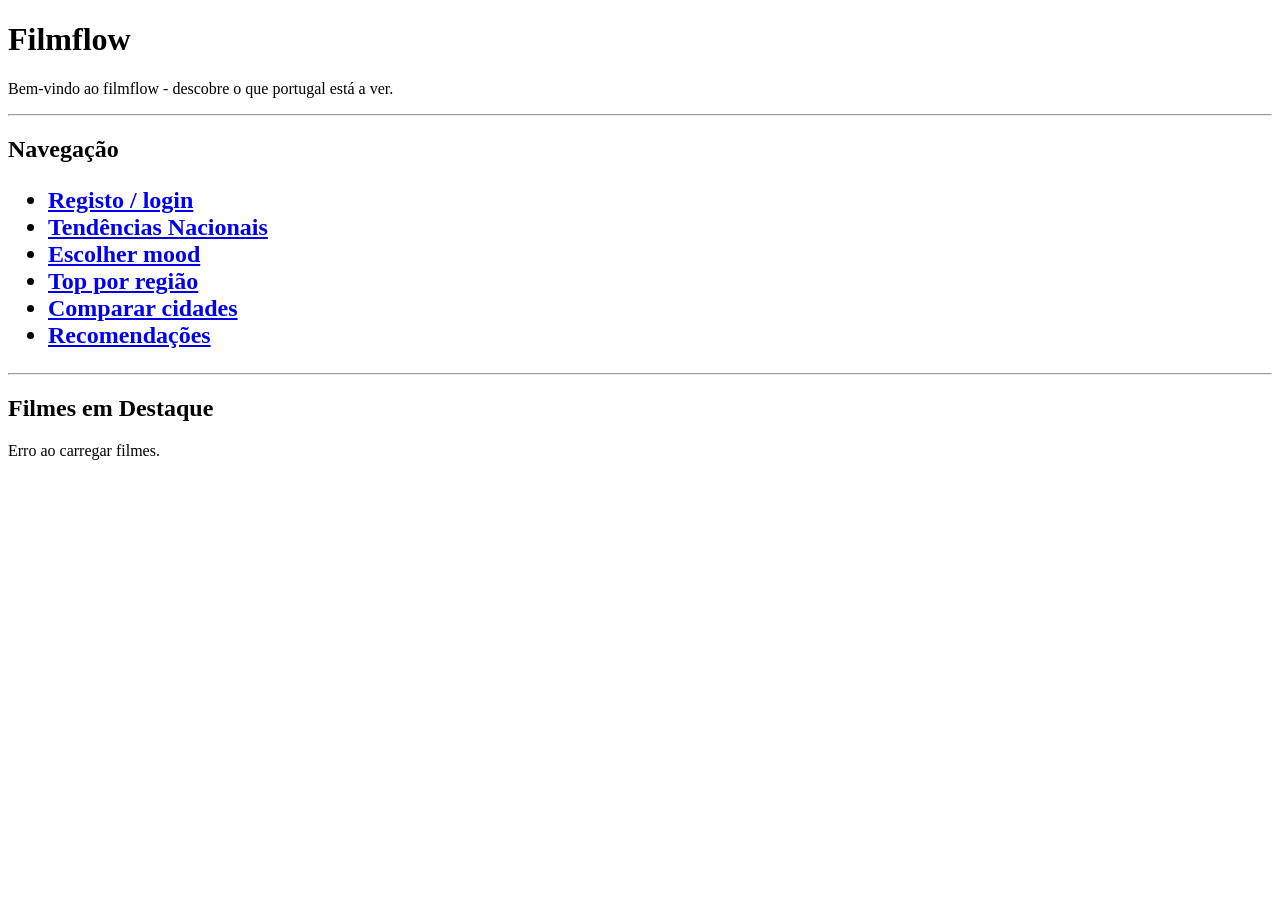
==== Frontend/index.html @ b95329bf "Fix typos in index.html and recomendacoes.html for consistency Co-authored-by: Copilot <copilot@gith" ====
<!DOCTYPE html>
<html lang="en">
<head>
    <meta charset="UTF-8">
    <title>Filmflow flow</title>
</head>
<body>

    <h1>Filmflow</h1>
    <p>Bem-vindo ao filmflow - descobre o que portugal está a ver.</p>

    <hr>

    <h2>Navegação</h2\>
    <ul>
        <li><a href="login.html">Registo / login</a></li>
        <li><a href="tendencias.html">Tendências Nacionais</a></li>
        <li><a href="mood.html">Escolher mood</a></li>
        <li><a href="regiao.html">Top por região</a></li>
        <li><a href="comparar.html">Comparar cidades</a></li>
        <li><a href="recomendacoes.html">Recomendações</a></li>
    </ul>

    <hr>

    <h2>Filmes em Destaque</h2>
    <div id="listas-filmes">
        <p> A carregar filmes...</p>
    </div>

    <script>
        fetch('http://localhost:8001/get_filmes.php')
            .then(r => r.json())
            .then(filmes => {
                const div = document.getElementById('listas-filmes');
                if (filmes.length === 0) {
                    div.textContent = 'Nenhum filme encontrado.';
                    return;
                }
                let html = '<ul>';
                filmes.forEach(f => {
                    html += `<li><strong>${f.titulo}</strong> (${f.ano}) - popularidade: ${f.popularidade} - ${f.cidade || 'Nacional'}</li>`;
                });
                html += '</ul>';
                div.innerHTML = html;
            })
            .catch(() => {
                document.getElementById('listas-filmes').innerHTML = 'Erro ao carregar filmes.';
            });
    </script>
            
</body>
</html>
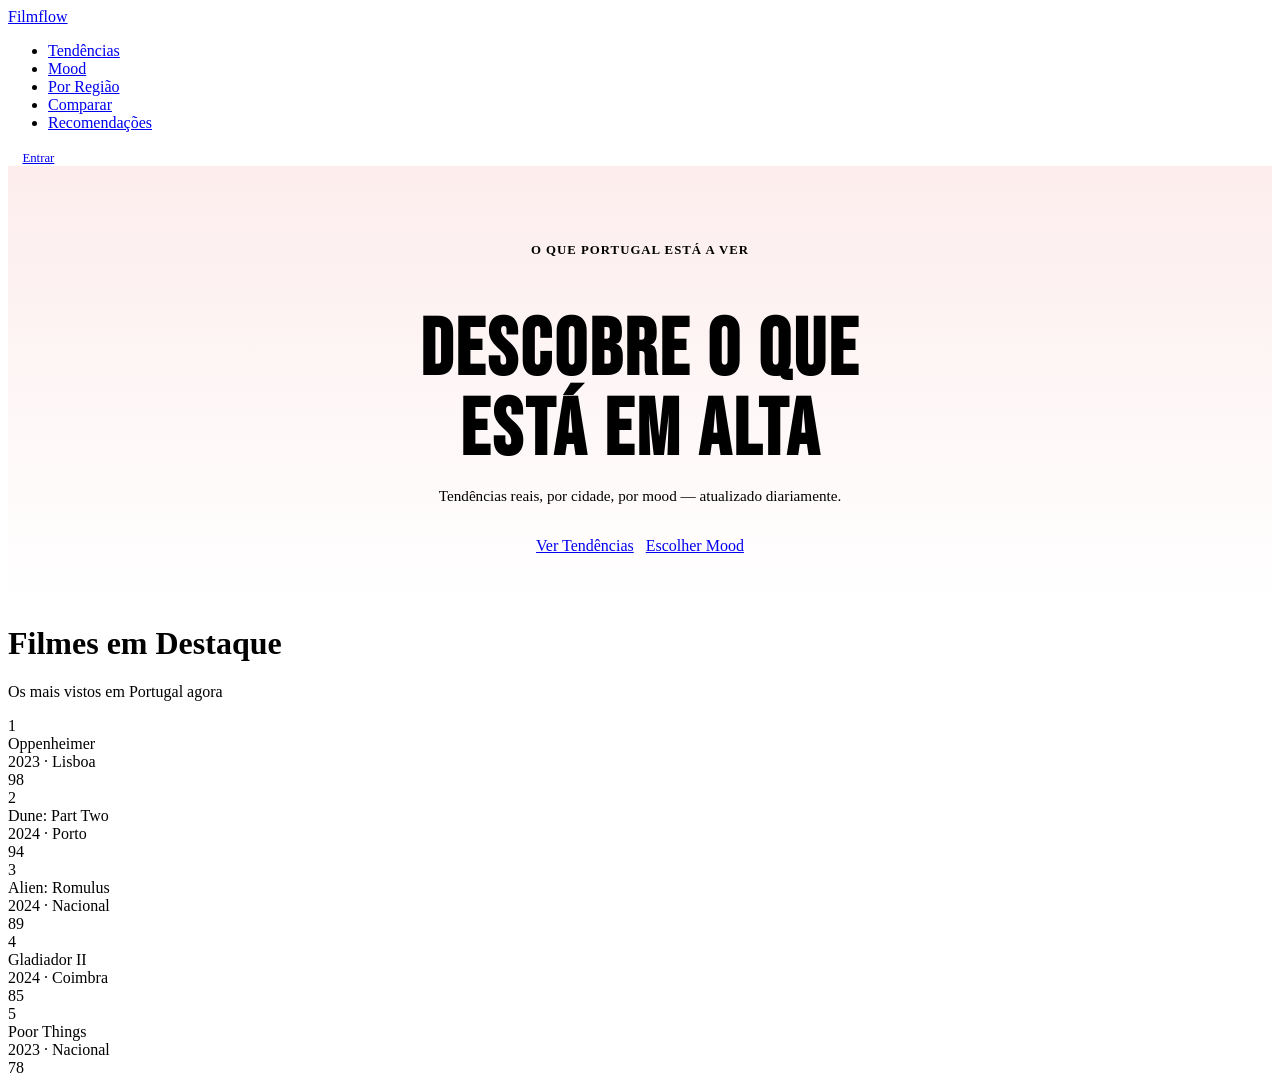
==== commit 80cb627e: "Refactor index.html for improved structure and content; add navbar and hero section Co-authored-by: " ====
--- a/Frontend/index.html
+++ b/Frontend/index.html
@@ -1,53 +1,119 @@
 <!DOCTYPE html>
-<html lang="en">
+<html lang="pt">
 <head>
-    <meta charset="UTF-8">
-    <title>Filmflow flow</title>
+  <meta charset="UTF-8">
+  <meta name="viewport" content="width=device-width, initial-scale=1.0">
+  <title>Filmflow</title>
+  <link rel="stylesheet" href="style.css">
 </head>
 <body>
 
-    <h1>Filmflow</h1>
-    <p>Bem-vindo ao filmflow - descobre o que portugal está a ver.</p>
+  <!-- NAVBAR -->
+  <nav class="navbar">
+    <a href="index.html" class="navbar-logo">Filmflow</a>
+    <ul class="navbar-links">
+      <li><a href="tendencias.html">Tendências</a></li>
+      <li><a href="mood.html">Mood</a></li>
+      <li><a href="regiao.html">Por Região</a></li>
+      <li><a href="comparar.html">Comparar</a></li>
+      <li><a href="recomendacoes.html">Recomendações</a></li>
+    </ul>
+    <div class="navbar-spacer"></div>
+    <a href="login.html" class="btn btn-ghost" style="font-size:0.8rem; padding:0.35rem 0.9rem;">Entrar</a>
+  </nav>
 
-    <hr>
+  <!-- HERO -->
+  <div class="hero">
+    <div class="hero-inner">
+      <p class="hero-eyebrow"> O que Portugal está a ver</p>
+      <h1 class="hero-title">Descobre o que<br>está em alta</h1>
+      <p class="hero-sub">Tendências reais, por cidade, por mood — atualizado diariamente.</p>
+      <div class="hero-actions">
+        <a href="tendencias.html" class="btn btn-primary">Ver Tendências</a>
+        <a href="mood.html" class="btn btn-ghost">Escolher Mood</a>
+      </div>
+    </div>
+  </div>
 
-    <h2>Navegação</h2\>
-    <ul>
-        <li><a href="login.html">Registo / login</a></li>
-        <li><a href="tendencias.html">Tendências Nacionais</a></li>
-        <li><a href="mood.html">Escolher mood</a></li>
-        <li><a href="regiao.html">Top por região</a></li>
-        <li><a href="comparar.html">Comparar cidades</a></li>
-        <li><a href="recomendacoes.html">Recomendações</a></li>
-    </ul>
-
-    <hr>
-
-    <h2>Filmes em Destaque</h2>
-    <div id="listas-filmes">
-        <p> A carregar filmes...</p>
+  <!-- CONTEÚDO -->
+  <main class="page">
+    <div class="page-header">
+      <h1>Filmes em Destaque</h1>
+      <p>Os mais vistos em Portugal agora</p>
     </div>
 
-    <script>
-        fetch('http://localhost:8001/get_filmes.php')
-            .then(r => r.json())
-            .then(filmes => {
-                const div = document.getElementById('listas-filmes');
-                if (filmes.length === 0) {
-                    div.textContent = 'Nenhum filme encontrado.';
-                    return;
-                }
-                let html = '<ul>';
-                filmes.forEach(f => {
-                    html += `<li><strong>${f.titulo}</strong> (${f.ano}) - popularidade: ${f.popularidade} - ${f.cidade || 'Nacional'}</li>`;
-                });
-                html += '</ul>';
-                div.innerHTML = html;
-            })
-            .catch(() => {
-                document.getElementById('listas-filmes').innerHTML = 'Erro ao carregar filmes.';
-            });
-    </script>
-            
+    <div class="film-list" id="listas-filmes">
+      <div class="loading">A carregar filmes...</div>
+    </div>
+  </main>
+
+  <style>
+    .hero {
+      background: linear-gradient(180deg, rgba(229,24,27,0.08) 0%, transparent 100%);
+      border-bottom: 1px solid var(--border);
+      padding: 4rem 2rem 3rem;
+      text-align: center;
+    }
+    .hero-inner { max-width: 560px; margin: 0 auto; }
+    .hero-eyebrow {
+      font-size: 0.8rem;
+      font-weight: 600;
+      letter-spacing: 1px;
+      text-transform: uppercase;
+      color: var(--text-muted);
+      margin-bottom: 1rem;
+    }
+    .hero-title {
+      font-family: 'Bebas Neue', sans-serif;
+      font-size: clamp(3rem, 8vw, 5rem);
+      letter-spacing: 3px;
+      line-height: 1;
+      margin-bottom: 1rem;
+    }
+    .hero-sub {
+      color: var(--text-dim);
+      font-size: 0.95rem;
+      margin-bottom: 2rem;
+    }
+    .hero-actions { display: flex; gap: 0.75rem; justify-content: center; flex-wrap: wrap; }
+  </style>
+
+  <script>
+    const FILMES_MOCK = [
+      { titulo: 'Oppenheimer',    ano: 2023, popularidade: 98, cidade: 'Lisboa'   },
+      { titulo: 'Dune: Part Two', ano: 2024, popularidade: 94, cidade: 'Porto'    },
+      { titulo: 'Alien: Romulus', ano: 2024, popularidade: 89, cidade: 'Nacional' },
+      { titulo: 'Gladiador II',   ano: 2024, popularidade: 85, cidade: 'Coimbra'  },
+      { titulo: 'Poor Things',    ano: 2023, popularidade: 78, cidade: 'Nacional' },
+    ];
+
+    function renderFilmes(filmes) {
+      const div = document.getElementById('listas-filmes');
+      if (!filmes.length) { div.innerHTML = '<p class="loading">Nenhum filme encontrado.</p>'; return; }
+      div.innerHTML = filmes.map((f, i) => `
+        <div class="film-item">
+          <span class="film-rank">${i + 1}</span>
+          <div class="film-thumb"></div>
+          <div class="film-info">
+            <div class="film-title">${f.titulo}</div>
+            <div class="film-meta">${f.ano} · ${f.cidade}</div>
+          </div>
+          <div class="film-bar-wrap">
+            <div class="film-bar-bg">
+              <div class="film-bar-fill" style="width:${f.popularidade}%"></div>
+            </div>
+            <div class="film-pop">${f.popularidade}</div>
+          </div>
+        </div>
+      `).join('');
+    }
+
+    // Tenta API real, cai nos dados mock se falhar
+    fetch('http://localhost:8001/get_filmes.php')
+      .then(r => r.json())
+      .then(filmes => renderFilmes(filmes))
+      .catch(() => renderFilmes(FILMES_MOCK));
+  </script>
+
 </body>
 </html>
--- a/Frontend/style.css
+++ b/Frontend/style.css
@@ -0,0 +1,2 @@
+@import url('https://fonts.googleapis.com/css2?family=Bebas+Neue&family=Outfit::wght@300;400;600&display=swap');
+/*
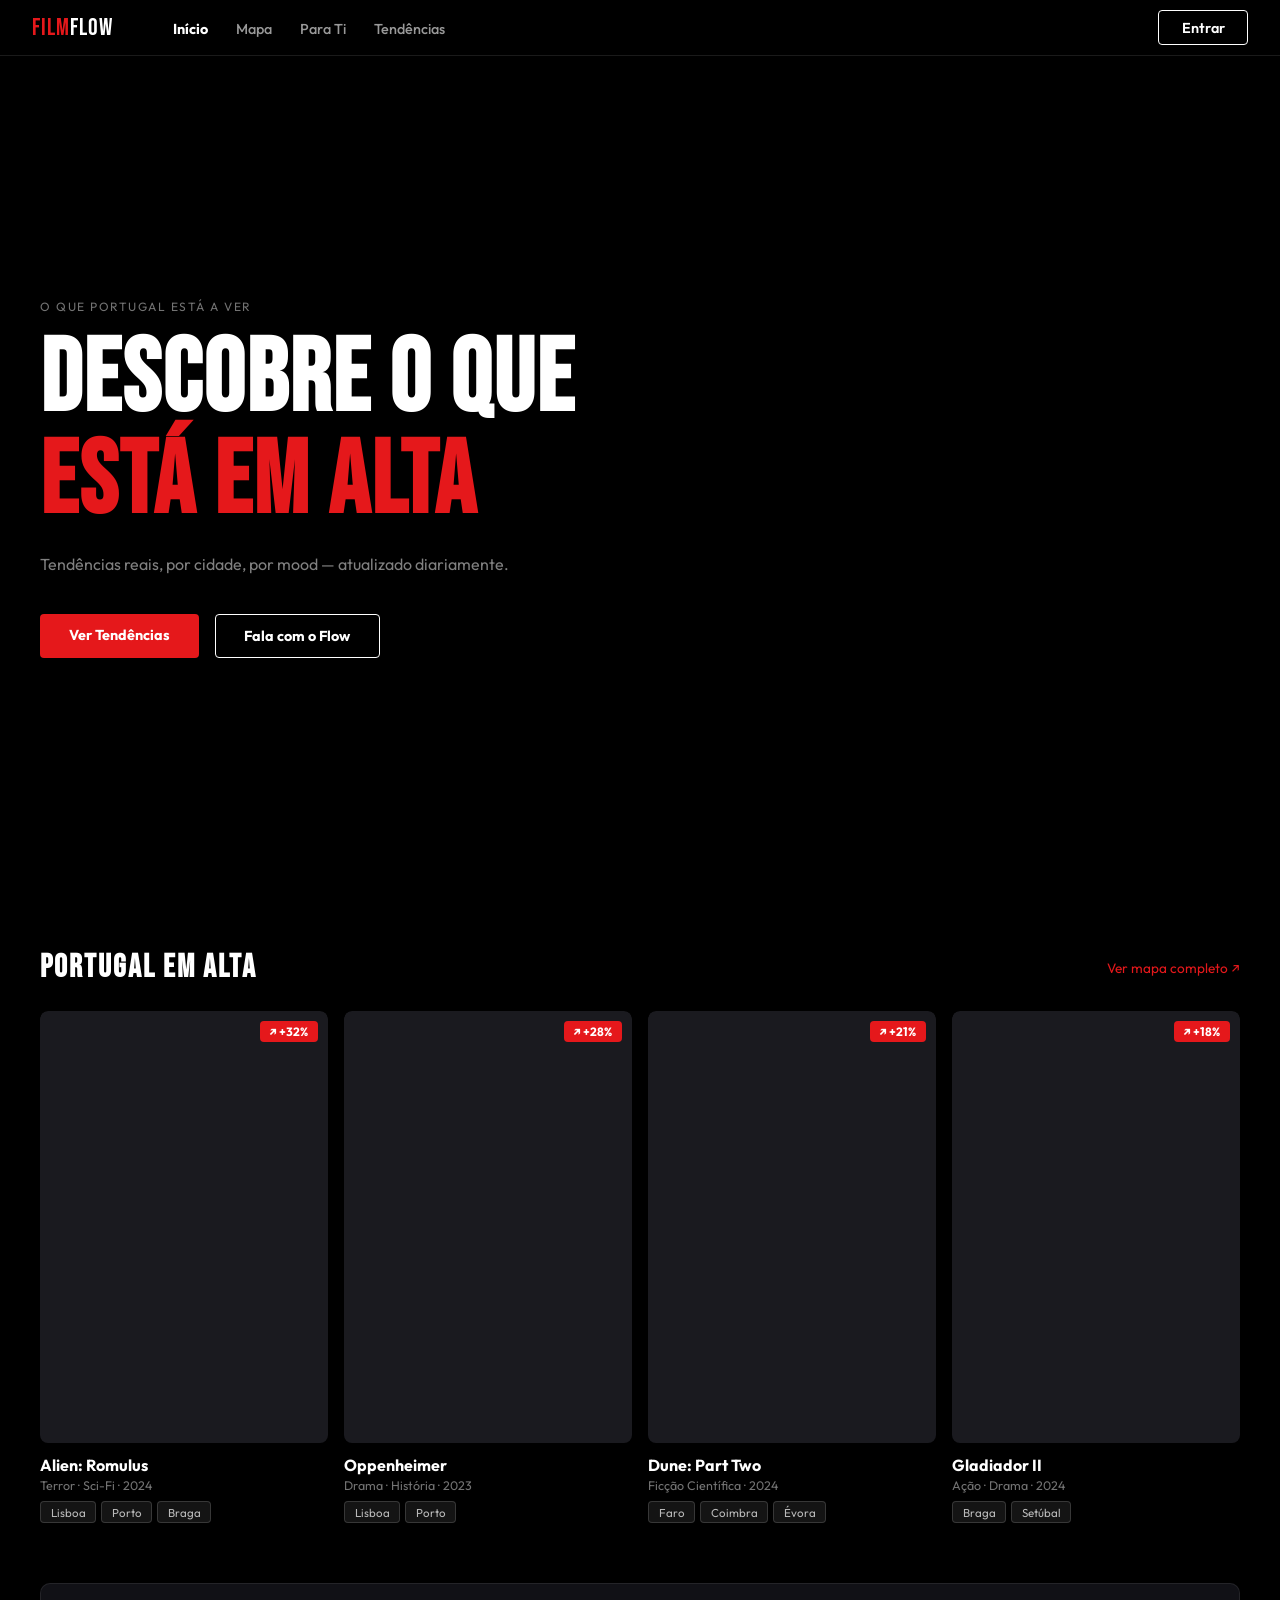
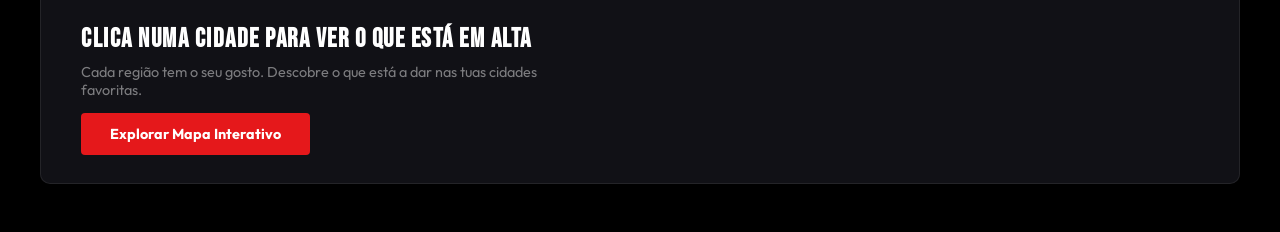
==== commit 60b91fe4: "Add index.html - navbar and hero section Co-authored-by: Copilot <copilot@github.com>" ====
--- a/Frontend/index.html
+++ b/Frontend/index.html
@@ -10,109 +10,88 @@
 
   <!-- NAVBAR -->
   <nav class="navbar">
-    <a href="index.html" class="navbar-logo">Filmflow</a>
+    <a href="#hero" class="navbar-logo">
+      <span class="film">FILM</span><span class="flow">FLOW</span>
+    </a>
     <ul class="navbar-links">
-      <li><a href="tendencias.html">Tendências</a></li>
-      <li><a href="mood.html">Mood</a></li>
-      <li><a href="regiao.html">Por Região</a></li>
-      <li><a href="comparar.html">Comparar</a></li>
-      <li><a href="recomendacoes.html">Recomendações</a></li>
+      <li><a href="#hero" class="active">Início</a></li>
+      <li><a href="#mapa">Mapa</a></li>
+      <li><a href="#parati">Para Ti</a></li>
+      <li><a href="#tendencias">Tendências</a></li>
     </ul>
-    <div class="navbar-spacer"></div>
-    <a href="login.html" class="btn btn-ghost" style="font-size:0.8rem; padding:0.35rem 0.9rem;">Entrar</a>
+    <a href="login.html" class="btn-entrar">Entrar</a>
   </nav>
 
   <!-- HERO -->
-  <div class="hero">
-    <div class="hero-inner">
-      <p class="hero-eyebrow"> O que Portugal está a ver</p>
-      <h1 class="hero-title">Descobre o que<br>está em alta</h1>
+  <section id="hero" class="hero">
+    <div class="hero-content">
+      <p class="hero-eyebrow">O que Portugal está a ver</p>
+      <h1 class="hero-title">
+        DESCOBRE O QUE<br>
+        <span>ESTÁ EM ALTA</span>
+      </h1>
       <p class="hero-sub">Tendências reais, por cidade, por mood — atualizado diariamente.</p>
-      <div class="hero-actions">
-        <a href="tendencias.html" class="btn btn-primary">Ver Tendências</a>
-        <a href="mood.html" class="btn btn-ghost">Escolher Mood</a>
+      <div class="hero-btns">
+        <a href="#tendencias" class="btn-primary">Ver Tendências</a>
+        <button class="btn-outline" onclick="toggleChat()">Fala com o Flow</button>
       </div>
     </div>
+  </section>
+
+  <!-- PORTUGAL EM ALTA -->
+  <section id="destaques" class="section">
+    <div class="section-header">
+      <h2 class="section-title">PORTUGAL EM ALTA</h2>
+      <a href="#mapa" class="section-link">Ver mapa completo ↗</a>
+    </div>
+    <div class="cards-grid" id="cards-grid"></div>
+  </section>
+
+  <!-- BANNER MAPA -->
+  <div class="mapa-banner" id="mapa">
+    <h2>Clica numa cidade para ver o que está em alta</h2>
+    <p>Cada região tem o seu gosto. Descobre o que está a dar nas tuas cidades favoritas.</p>
+    <a href="mapa.html" class="btn-primary">Explorar Mapa Interativo</a>
   </div>
 
-  <!-- CONTEÚDO -->
-  <main class="page">
-    <div class="page-header">
-      <h1>Filmes em Destaque</h1>
-      <p>Os mais vistos em Portugal agora</p>
-    </div>
-
-    <div class="film-list" id="listas-filmes">
-      <div class="loading">A carregar filmes...</div>
-    </div>
-  </main>
-
-  <style>
-    .hero {
-      background: linear-gradient(180deg, rgba(229,24,27,0.08) 0%, transparent 100%);
-      border-bottom: 1px solid var(--border);
-      padding: 4rem 2rem 3rem;
-      text-align: center;
-    }
-    .hero-inner { max-width: 560px; margin: 0 auto; }
-    .hero-eyebrow {
-      font-size: 0.8rem;
-      font-weight: 600;
-      letter-spacing: 1px;
-      text-transform: uppercase;
-      color: var(--text-muted);
-      margin-bottom: 1rem;
-    }
-    .hero-title {
-      font-family: 'Bebas Neue', sans-serif;
-      font-size: clamp(3rem, 8vw, 5rem);
-      letter-spacing: 3px;
-      line-height: 1;
-      margin-bottom: 1rem;
-    }
-    .hero-sub {
-      color: var(--text-dim);
-      font-size: 0.95rem;
-      margin-bottom: 2rem;
-    }
-    .hero-actions { display: flex; gap: 0.75rem; justify-content: center; flex-wrap: wrap; }
-  </style>
-
   <script>
-    const FILMES_MOCK = [
-      { titulo: 'Oppenheimer',    ano: 2023, popularidade: 98, cidade: 'Lisboa'   },
-      { titulo: 'Dune: Part Two', ano: 2024, popularidade: 94, cidade: 'Porto'    },
-      { titulo: 'Alien: Romulus', ano: 2024, popularidade: 89, cidade: 'Nacional' },
-      { titulo: 'Gladiador II',   ano: 2024, popularidade: 85, cidade: 'Coimbra'  },
-      { titulo: 'Poor Things',    ano: 2023, popularidade: 78, cidade: 'Nacional' },
+    const FILMES = [
+      { t:'Alien: Romulus',      g:'Terror · Sci-Fi · 2024',   c:32, cidades:['Lisboa','Porto','Braga']   },
+      { t:'Oppenheimer',         g:'Drama · História · 2023',  c:28, cidades:['Lisboa','Porto']            },
+      { t:'Dune: Part Two',      g:'Ficção Científica · 2024', c:21, cidades:['Faro','Coimbra','Évora']   },
+      { t:'Gladiador II',        g:'Ação · Drama · 2024',      c:18, cidades:['Braga','Setúbal']          },
     ];
 
-    function renderFilmes(filmes) {
-      const div = document.getElementById('listas-filmes');
-      if (!filmes.length) { div.innerHTML = '<p class="loading">Nenhum filme encontrado.</p>'; return; }
-      div.innerHTML = filmes.map((f, i) => `
-        <div class="film-item">
-          <span class="film-rank">${i + 1}</span>
-          <div class="film-thumb"></div>
-          <div class="film-info">
-            <div class="film-title">${f.titulo}</div>
-            <div class="film-meta">${f.ano} · ${f.cidade}</div>
-          </div>
-          <div class="film-bar-wrap">
-            <div class="film-bar-bg">
-              <div class="film-bar-fill" style="width:${f.popularidade}%"></div>
-            </div>
-            <div class="film-pop">${f.popularidade}</div>
+    document.getElementById('cards-grid').innerHTML = FILMES.map(f => `
+      <div class="film-card">
+        <div class="film-card-poster">
+          <span class="film-card-badge">↗ +${f.c}%</span>
+        </div>
+        <div class="film-card-body">
+          <div class="film-card-title">${f.t}</div>
+          <div class="film-card-genre">${f.g}</div>
+          <div class="film-card-cities">
+            ${f.cidades.map(c => `<span class="city-tag">${c}</span>`).join('')}
           </div>
         </div>
-      `).join('');
+      </div>`).join('');
+
+    // Navbar active no scroll
+    window.addEventListener('scroll', () => {
+      const sections = ['hero','destaques','mapa','parati','tendencias'];
+      let current = 'hero';
+      sections.forEach(id => {
+        const el = document.getElementById(id);
+        if (el && window.scrollY >= el.offsetTop - 80) current = id;
+      });
+      document.querySelectorAll('.navbar-links a').forEach(a => {
+        a.classList.toggle('active', a.getAttribute('href') === '#' + current);
+      });
+    });
+
+    function toggleChat() {
+      alert('Chatbot em breve!');
     }
-
-    // Tenta API real, cai nos dados mock se falhar
-    fetch('http://localhost:8001/get_filmes.php')
-      .then(r => r.json())
-      .then(filmes => renderFilmes(filmes))
-      .catch(() => renderFilmes(FILMES_MOCK));
   </script>
 
 </body>
--- a/Frontend/style.css
+++ b/Frontend/style.css
@@ -1,2 +1,258 @@
-@import url('https://fonts.googleapis.com/css2?family=Bebas+Neue&family=Outfit::wght@300;400;600&display=swap');
-/*+@import url('https://fonts.googleapis.com/css2?family=Bebas+Neue&family=Outfit:wght@400;500;600;700&display=swap');
+
+* { box-sizing: border-box; margin: 0; padding: 0; }
+html { scroll-behavior: smooth; }
+body { background: #000; color: #fff; font-family: 'Outfit', sans-serif; }
+
+/* NAVBAR */
+.navbar {
+  position: sticky;
+  top: 0;
+  z-index: 100;
+  display: flex;
+  align-items: center;
+  padding: 0 2rem;
+  height: 56px;
+  background: #000;
+  border-bottom: 1px solid rgba(255,255,255,0.1);
+}
+
+.navbar-logo {
+  font-family: 'Bebas Neue', sans-serif;
+  font-size: 1.5rem;
+  letter-spacing: 1px;
+  text-decoration: none;
+  margin-right: 3rem;
+}
+
+.navbar-logo .film { color: #e5181b; }
+.navbar-logo .flow { color: #fff; }
+
+.navbar-links {
+  display: flex;
+  gap: 0.25rem;
+  list-style: none;
+  flex: 1;
+}
+
+.navbar-links a {
+  font-size: 0.9rem;
+  font-weight: 500;
+  color: rgba(255,255,255,0.6);
+  text-decoration: none;
+  padding: 0.35rem 0.75rem;
+  border-radius: 4px;
+  transition: color 0.2s;
+}
+
+.navbar-links a:hover { color: #fff; }
+.navbar-links a.active { color: #fff; font-weight: 700; }
+
+.btn-entrar {
+  font-size: 0.9rem;
+  font-weight: 600;
+  color: #fff;
+  background: transparent;
+  border: 1.5px solid #fff;
+  border-radius: 4px;
+  padding: 0.45rem 1.4rem;
+  text-decoration: none;
+  transition: all 0.2s;
+  white-space: nowrap;
+}
+
+.btn-entrar:hover { background: #fff; color: #000; }
+
+/* HERO */
+.hero {
+  min-height: calc(100vh - 56px);
+  background: #000;
+  display: flex;
+  align-items: center;
+  padding: 0 2.5rem;
+}
+
+.hero-eyebrow {
+  font-size: 0.75rem;
+  color: rgba(255,255,255,0.45);
+  letter-spacing: 1.5px;
+  text-transform: uppercase;
+  margin-bottom: 1rem;
+}
+
+.hero-title {
+  font-family: 'Bebas Neue', sans-serif;
+  font-size: clamp(3.5rem, 8vw, 6.5rem);
+  letter-spacing: 2px;
+  line-height: 1;
+  color: #fff;
+  margin-bottom: 1.2rem;
+}
+
+.hero-title span { color: #e5181b; }
+
+.hero-sub {
+  font-size: 1rem;
+  color: rgba(255,255,255,0.5);
+  margin-bottom: 2.5rem;
+  max-width: 520px;
+}
+
+.hero-btns { display: flex; gap: 1rem; flex-wrap: wrap; }
+
+.btn-primary {
+  background: #e5181b;
+  color: #fff;
+  font-family: 'Outfit', sans-serif;
+  font-size: 0.9rem;
+  font-weight: 700;
+  padding: 0.75rem 1.8rem;
+  border-radius: 4px;
+  border: none;
+  cursor: pointer;
+  text-decoration: none;
+  transition: opacity 0.2s;
+}
+
+.btn-primary:hover { opacity: 0.85; }
+
+.btn-outline {
+  background: transparent;
+  color: #fff;
+  font-family: 'Outfit', sans-serif;
+  font-size: 0.9rem;
+  font-weight: 700;
+  padding: 0.75rem 1.8rem;
+  border-radius: 4px;
+  border: 1.5px solid #fff;
+  cursor: pointer;
+  transition: all 0.2s;
+}
+
+.btn-outline:hover { background: #fff; color: #000; }
+
+/* PORTUGAL EM ALTA */
+.section { padding: 3rem 2.5rem; background: #000; }
+
+.section-header {
+  display: flex;
+  align-items: center;
+  justify-content: space-between;
+  margin-bottom: 1.5rem;
+}
+
+.section-title {
+  font-family: 'Bebas Neue', sans-serif;
+  font-size: 2rem;
+  letter-spacing: 2px;
+  color: #fff;
+}
+
+.section-link {
+  font-size: 0.85rem;
+  color: #e5181b;
+  text-decoration: none;
+  display: flex;
+  align-items: center;
+  gap: 0.3rem;
+}
+
+.section-link:hover { opacity: 0.8; }
+
+.cards-grid {
+  display: grid;
+  grid-template-columns: repeat(4, 1fr);
+  gap: 1rem;
+}
+
+.film-card {
+  position: relative;
+  cursor: pointer;
+  border-radius: 8px;
+  overflow: hidden;
+  transition: transform 0.2s;
+}
+
+.film-card:hover { transform: scale(1.02); }
+
+.film-card-poster {
+  width: 100%;
+  aspect-ratio: 2/3;
+  background: #1a1a1f;
+  border-radius: 8px;
+  position: relative;
+}
+
+.film-card-badge {
+  position: absolute;
+  top: 10px;
+  right: 10px;
+  background: #e5181b;
+  color: #fff;
+  font-size: 0.75rem;
+  font-weight: 700;
+  padding: 0.2rem 0.6rem;
+  border-radius: 4px;
+  display: flex;
+  align-items: center;
+  gap: 0.2rem;
+}
+
+.film-card-body { padding: 0.75rem 0; }
+
+.film-card-title {
+  font-size: 1rem;
+  font-weight: 700;
+  color: #fff;
+  margin-bottom: 0.2rem;
+}
+
+.film-card-genre {
+  font-size: 0.78rem;
+  color: rgba(255,255,255,0.45);
+  margin-bottom: 0.5rem;
+}
+
+.film-card-cities {
+  display: flex;
+  gap: 0.3rem;
+  flex-wrap: wrap;
+}
+
+.city-tag {
+  font-size: 0.72rem;
+  color: rgba(255,255,255,0.7);
+  background: rgba(255,255,255,0.08);
+  border: 1px solid rgba(255,255,255,0.15);
+  border-radius: 4px;
+  padding: 0.15rem 0.6rem;
+}
+
+/* BANNER MAPA */
+.mapa-banner {
+  margin: 0 2.5rem 3rem;
+  background: #111116;
+  border: 1px solid rgba(255,255,255,0.08);
+  border-radius: 10px;
+  padding: 2.5rem;
+}
+
+.mapa-banner h2 {
+  font-family: 'Bebas Neue', sans-serif;
+  font-size: 1.6rem;
+  letter-spacing: 1.5px;
+  color: #fff;
+  margin-bottom: 0.5rem;
+}
+
+.mapa-banner p {
+  font-size: 0.9rem;
+  color: rgba(255,255,255,0.45);
+  margin-bottom: 1.5rem;
+  max-width: 480px;
+}
+
+/* SCROLLBAR */
+::-webkit-scrollbar { width: 6px; }
+::-webkit-scrollbar-track { background: #000; }
+::-webkit-scrollbar-thumb { background: rgba(255,255,255,0.15); border-radius: 3px; }
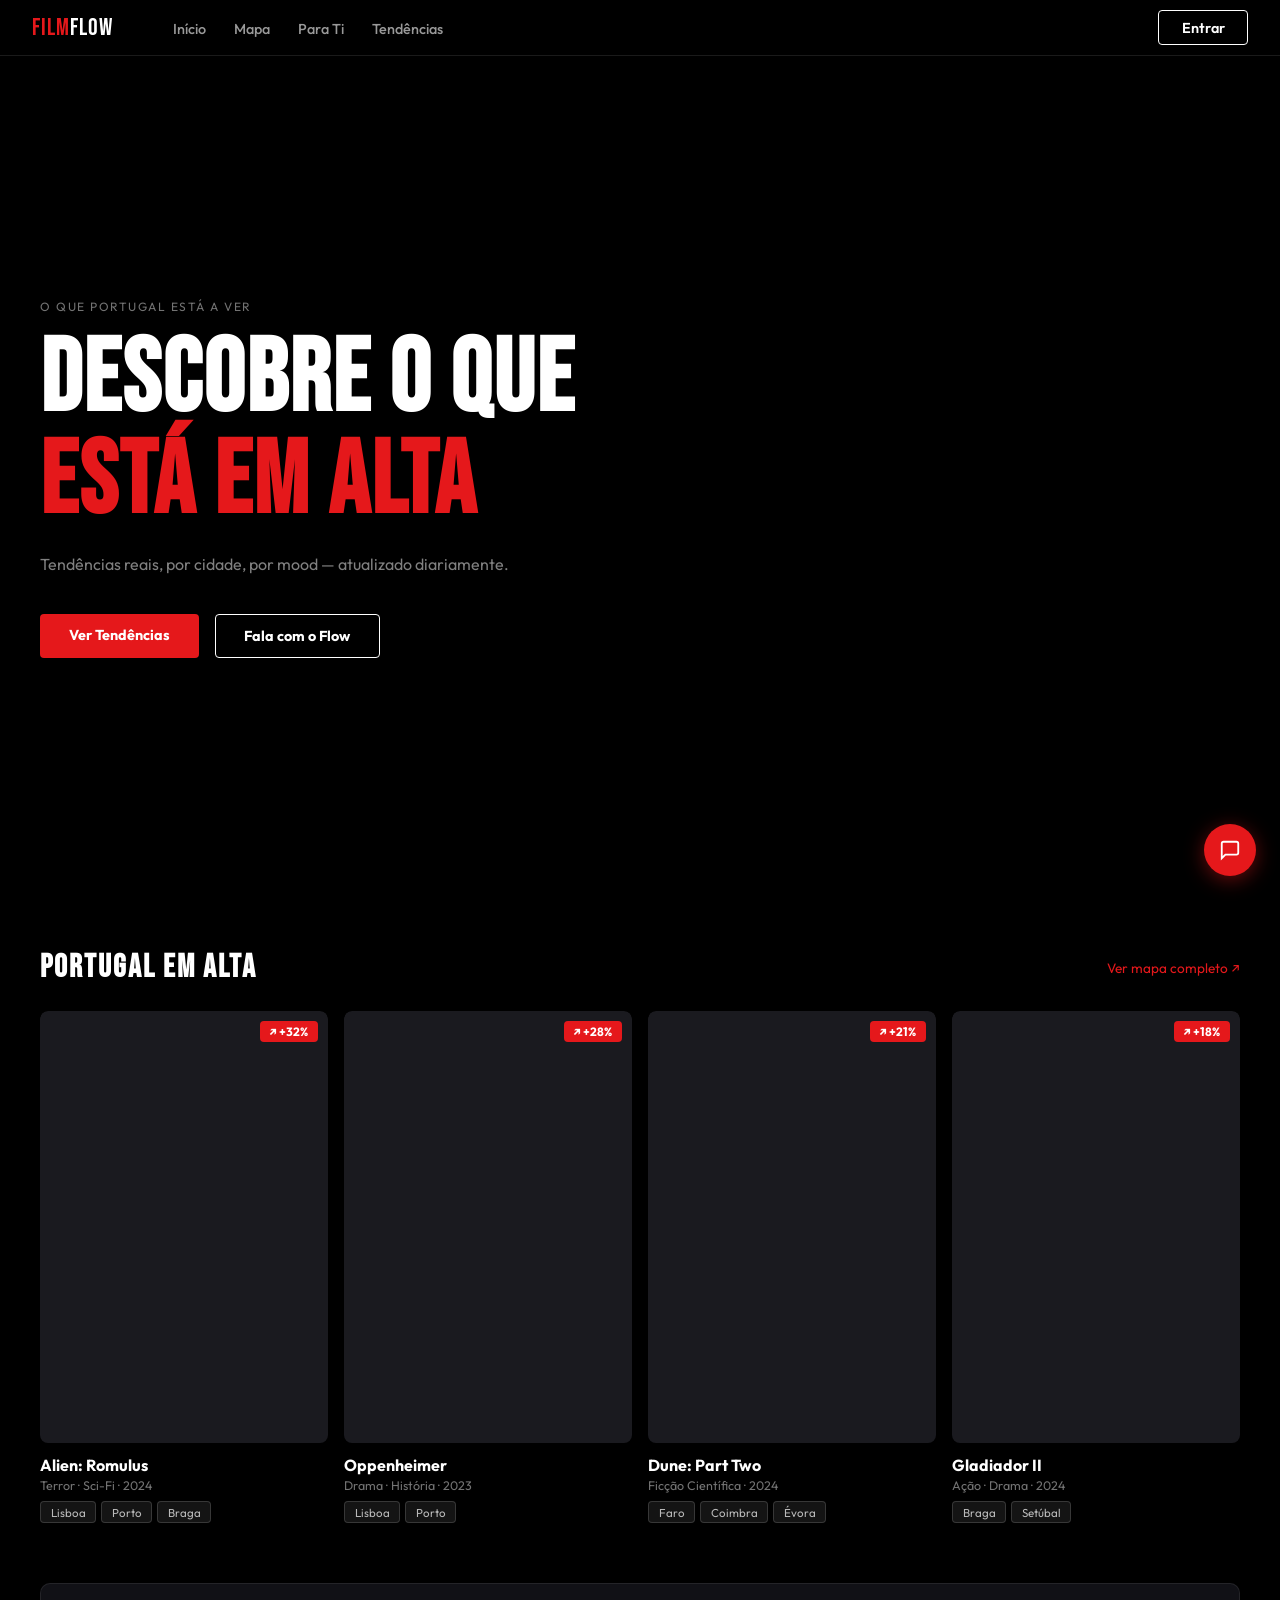
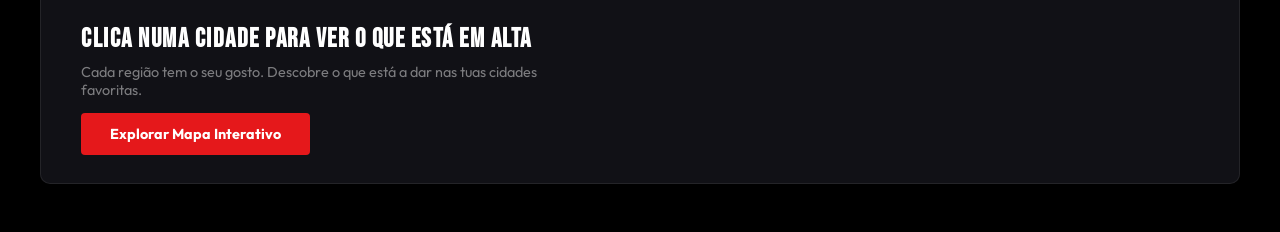
==== commit 27c8ab5b: "Add index.html - Portugal em Alta cards grid" ====
--- a/Frontend/index.html
+++ b/Frontend/index.html
@@ -14,11 +14,11 @@
       <span class="film">FILM</span><span class="flow">FLOW</span>
     </a>
     <ul class="navbar-links">
-      <li><a href="#hero" class="active">Início</a></li>
-      <li><a href="#mapa">Mapa</a></li>
-      <li><a href="#parati">Para Ti</a></li>
-      <li><a href="#tendencias">Tendências</a></li>
-    </ul>
+  <li><a href="index.html" class="active">Início</a></li>
+  <li><a href="mapa.html">Mapa</a></li>
+  <li><a href="para ti.html">Para Ti</a></li>
+  <li><a href="tendencias.html">Tendências</a></li>
+</ul>
     <a href="login.html" class="btn-entrar">Entrar</a>
   </nav>
 
@@ -75,6 +75,7 @@
           </div>
         </div>
       </div>`).join('');
+      setTimeout(() => preencherPosters('.film-card', '.film-card-title'), 500);
 
     // Navbar active no scroll
     window.addEventListener('scroll', () => {
@@ -90,9 +91,11 @@
     });
 
     function toggleChat() {
-      alert('Chatbot em breve!');
+      window.location.href = 'chatbot.html';
     }
   </script>
+  <script src="chatbot-widget.js"></script>
+  <script src="tmdb.js"></script>
 
 </body>
 </html>
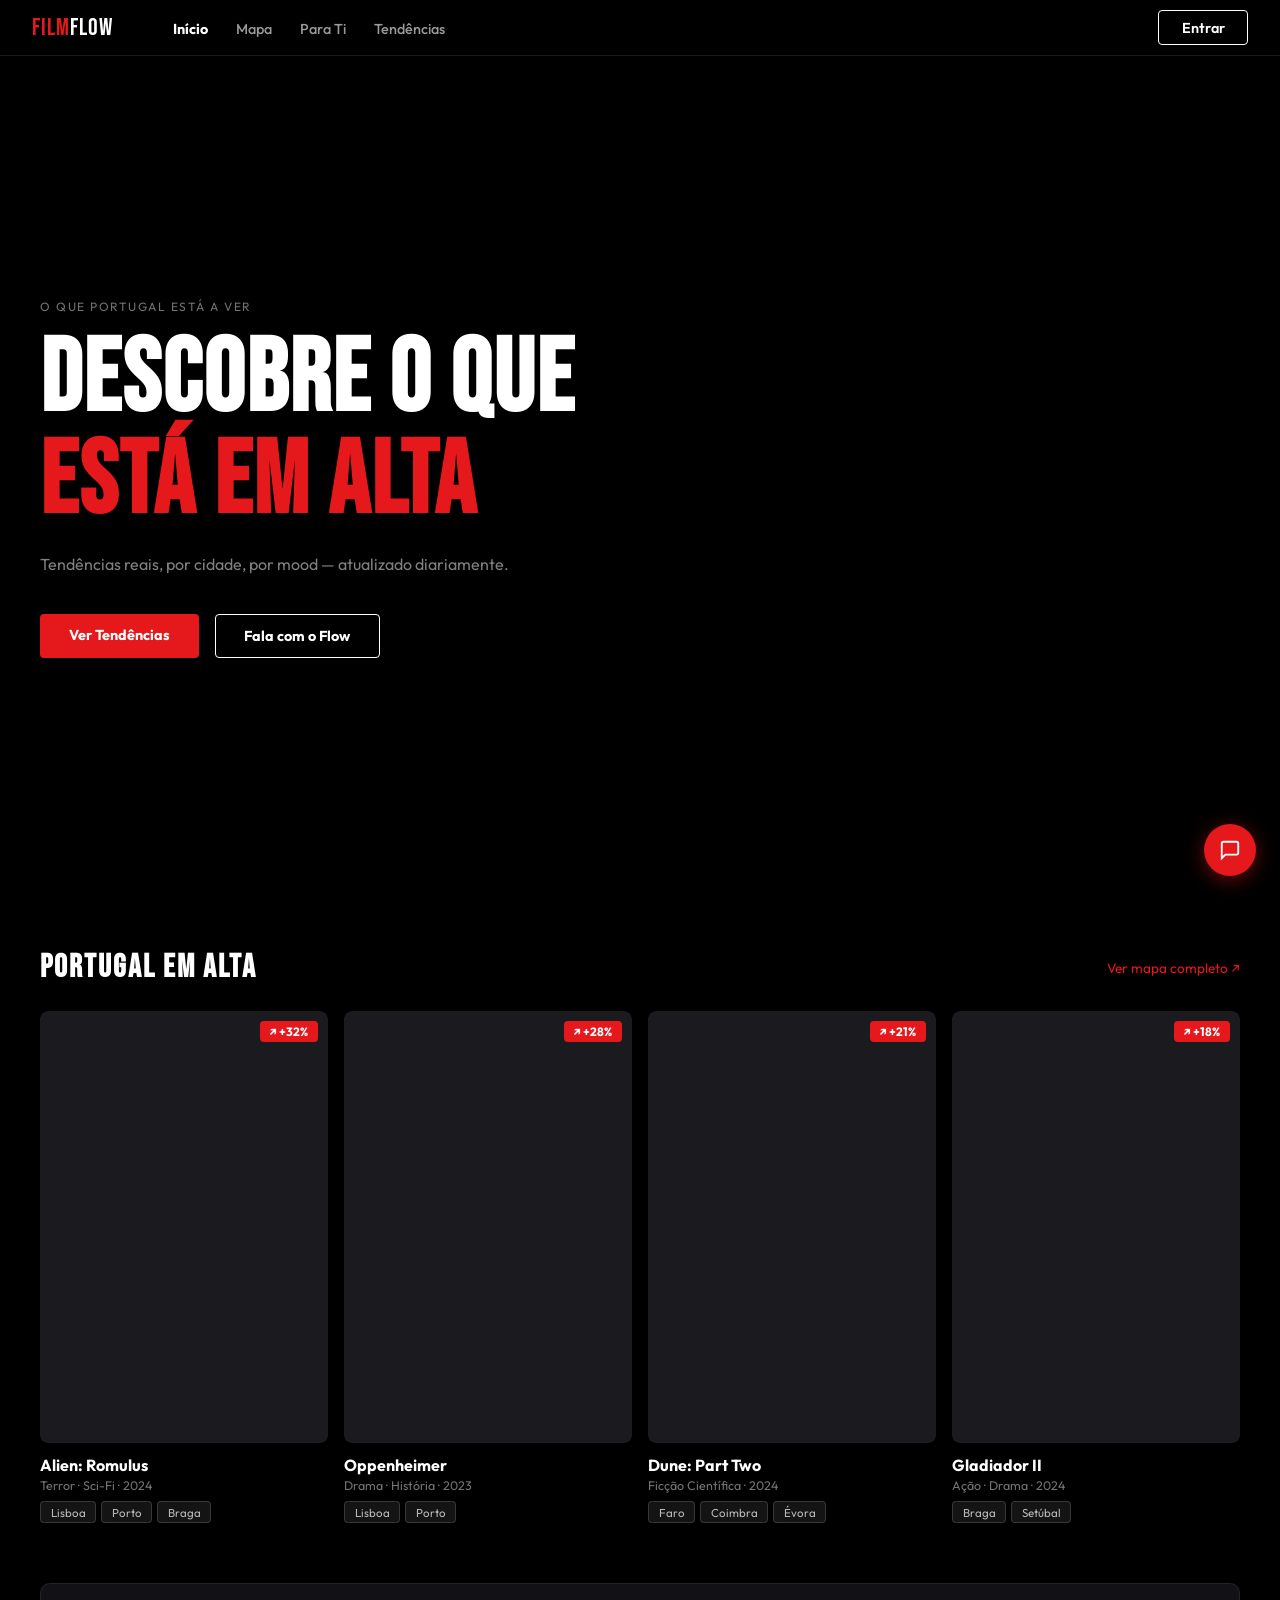
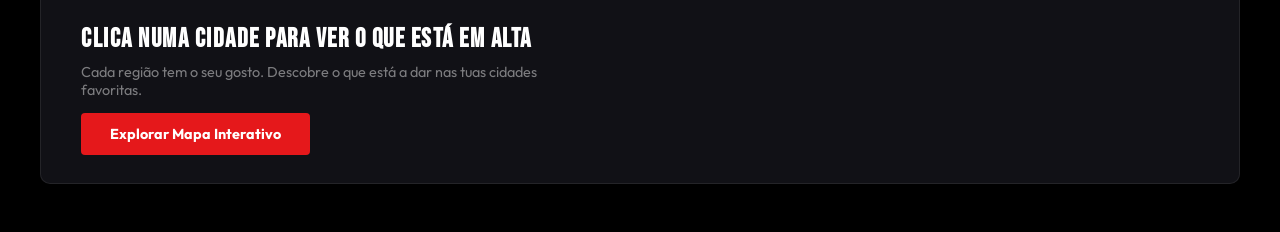
==== commit eef501ea: "Add login.html - authentication form structure" ====
--- a/Frontend/index.html
+++ b/Frontend/index.html
@@ -10,15 +10,15 @@
 
   <!-- NAVBAR -->
   <nav class="navbar">
-    <a href="#hero" class="navbar-logo">
+    <a href="index.html" class="navbar-logo">
       <span class="film">FILM</span><span class="flow">FLOW</span>
     </a>
     <ul class="navbar-links">
-  <li><a href="index.html" class="active">Início</a></li>
-  <li><a href="mapa.html">Mapa</a></li>
-  <li><a href="para ti.html">Para Ti</a></li>
-  <li><a href="tendencias.html">Tendências</a></li>
-</ul>
+      <li><a href="index.html" class="active">Início</a></li>
+      <li><a href="mapa.html">Mapa</a></li>
+      <li><a href="recomendacoes.html">Para Ti</a></li>
+      <li><a href="tendencias.html">Tendências</a></li>
+    </ul>
     <a href="login.html" class="btn-entrar">Entrar</a>
   </nav>
 
@@ -32,7 +32,7 @@
       </h1>
       <p class="hero-sub">Tendências reais, por cidade, por mood — atualizado diariamente.</p>
       <div class="hero-btns">
-        <a href="#tendencias" class="btn-primary">Ver Tendências</a>
+        <a href="tendencias.html" class="btn-primary">Ver Tendências</a>
         <button class="btn-outline" onclick="toggleChat()">Fala com o Flow</button>
       </div>
     </div>
@@ -42,7 +42,7 @@
   <section id="destaques" class="section">
     <div class="section-header">
       <h2 class="section-title">PORTUGAL EM ALTA</h2>
-      <a href="#mapa" class="section-link">Ver mapa completo ↗</a>
+      <a href="mapa.html" class="section-link">Ver mapa completo ↗</a>
     </div>
     <div class="cards-grid" id="cards-grid"></div>
   </section>
@@ -54,16 +54,111 @@
     <a href="mapa.html" class="btn-primary">Explorar Mapa Interativo</a>
   </div>
 
+  <!-- MODAL TRAILER -->
+  <div class="trailer-overlay" id="trailer-overlay" onclick="fecharTrailer()">
+    <div class="trailer-modal" onclick="event.stopPropagation()">
+      <button class="trailer-close" onclick="fecharTrailer()">✕</button>
+      <div class="trailer-title" id="trailer-title"></div>
+      <div class="trailer-player">
+        <iframe id="trailer-iframe" frameborder="0" allowfullscreen
+          allow="accelerometer; autoplay; clipboard-write; encrypted-media; gyroscope; picture-in-picture">
+        </iframe>
+      </div>
+    </div>
+  </div>
+
+  <style>
+    .trailer-overlay {
+      position: fixed;
+      inset: 0;
+      background: rgba(0,0,0,0.85);
+      z-index: 9999;
+      display: none;
+      align-items: center;
+      justify-content: center;
+      backdrop-filter: blur(6px);
+    }
+    .trailer-overlay.open { display: flex; }
+    .trailer-modal {
+      background: #111116;
+      border: 1px solid rgba(255,255,255,0.08);
+      border-radius: 12px;
+      padding: 1.5rem;
+      width: 90%;
+      max-width: 800px;
+      position: relative;
+    }
+    .trailer-close {
+      position: absolute;
+      top: 1rem;
+      right: 1rem;
+      background: rgba(255,255,255,0.08);
+      border: none;
+      color: #fff;
+      width: 32px;
+      height: 32px;
+      border-radius: 50%;
+      cursor: pointer;
+      font-size: 0.9rem;
+      transition: all 0.2s;
+    }
+    .trailer-close:hover { background: #e5181b; }
+    .trailer-title {
+      font-family: 'Bebas Neue', sans-serif;
+      font-size: 1.5rem;
+      letter-spacing: 2px;
+      color: #fff;
+      margin-bottom: 1rem;
+      padding-right: 2rem;
+    }
+    .trailer-player {
+      position: relative;
+      padding-bottom: 56.25%;
+      height: 0;
+      overflow: hidden;
+      border-radius: 8px;
+    }
+    .trailer-player iframe {
+      position: absolute;
+      top: 0; left: 0;
+      width: 100%;
+      height: 100%;
+      border-radius: 8px;
+    }
+
+    .mapa-banner {
+      margin: 0 2.5rem 3rem;
+      background: #111116;
+      border: 1px solid rgba(255,255,255,0.08);
+      border-radius: 10px;
+      padding: 2.5rem;
+    }
+    .mapa-banner h2 {
+      font-family: 'Bebas Neue', sans-serif;
+      font-size: 1.6rem;
+      letter-spacing: 1.5px;
+      color: #fff;
+      margin-bottom: 0.5rem;
+    }
+    .mapa-banner p {
+      font-size: 0.9rem;
+      color: rgba(255,255,255,0.45);
+      margin-bottom: 1.5rem;
+      max-width: 480px;
+    }
+  </style>
+
+  <script src="tmdb.js"></script>
   <script>
     const FILMES = [
-      { t:'Alien: Romulus',      g:'Terror · Sci-Fi · 2024',   c:32, cidades:['Lisboa','Porto','Braga']   },
-      { t:'Oppenheimer',         g:'Drama · História · 2023',  c:28, cidades:['Lisboa','Porto']            },
-      { t:'Dune: Part Two',      g:'Ficção Científica · 2024', c:21, cidades:['Faro','Coimbra','Évora']   },
-      { t:'Gladiador II',        g:'Ação · Drama · 2024',      c:18, cidades:['Braga','Setúbal']          },
+      { t:'Alien: Romulus',      g:'Terror · Sci-Fi · 2024',   c:32, cidades:['Lisboa','Porto','Braga']  },
+      { t:'Oppenheimer',         g:'Drama · História · 2023',  c:28, cidades:['Lisboa','Porto']           },
+      { t:'Dune: Part Two',      g:'Ficção Científica · 2024', c:21, cidades:['Faro','Coimbra','Évora']  },
+      { t:'Gladiador II',        g:'Ação · Drama · 2024',      c:18, cidades:['Braga','Setúbal']         },
     ];
 
     document.getElementById('cards-grid').innerHTML = FILMES.map(f => `
-      <div class="film-card">
+      <div class="film-card" onclick="abrirTrailer('${f.t}')">
         <div class="film-card-poster">
           <span class="film-card-badge">↗ +${f.c}%</span>
         </div>
@@ -75,27 +170,44 @@
           </div>
         </div>
       </div>`).join('');
-      setTimeout(() => preencherPosters('.film-card', '.film-card-title'), 500);
-
-    // Navbar active no scroll
+
+    setTimeout(() => preencherPosters('.film-card', '.film-card-title'), 500);
+
+    async function abrirTrailer(titulo) {
+      document.getElementById('trailer-title').textContent = titulo;
+      document.getElementById('trailer-iframe').src = '';
+      document.getElementById('trailer-overlay').classList.add('open');
+      const key = await getTrailer(titulo);
+      if (key) {
+        document.getElementById('trailer-iframe').src =
+          `https://www.youtube.com/embed/${key}?autoplay=1`;
+      } else {
+        document.getElementById('trailer-title').textContent = titulo + ' — Trailer não disponível';
+      }
+    }
+
+    function fecharTrailer() {
+      document.getElementById('trailer-overlay').classList.remove('open');
+      document.getElementById('trailer-iframe').src = '';
+    }
+
+    function toggleChat() {
+      // o widget já está na página
+    }
+
     window.addEventListener('scroll', () => {
-      const sections = ['hero','destaques','mapa','parati','tendencias'];
+      const sections = ['hero','destaques','mapa'];
       let current = 'hero';
       sections.forEach(id => {
         const el = document.getElementById(id);
         if (el && window.scrollY >= el.offsetTop - 80) current = id;
       });
       document.querySelectorAll('.navbar-links a').forEach(a => {
-        a.classList.toggle('active', a.getAttribute('href') === '#' + current);
+        a.classList.toggle('active', a.getAttribute('href') === 'index.html');
       });
     });
-
-    function toggleChat() {
-      window.location.href = 'chatbot.html';
-    }
   </script>
   <script src="chatbot-widget.js"></script>
-  <script src="tmdb.js"></script>
 
 </body>
 </html>
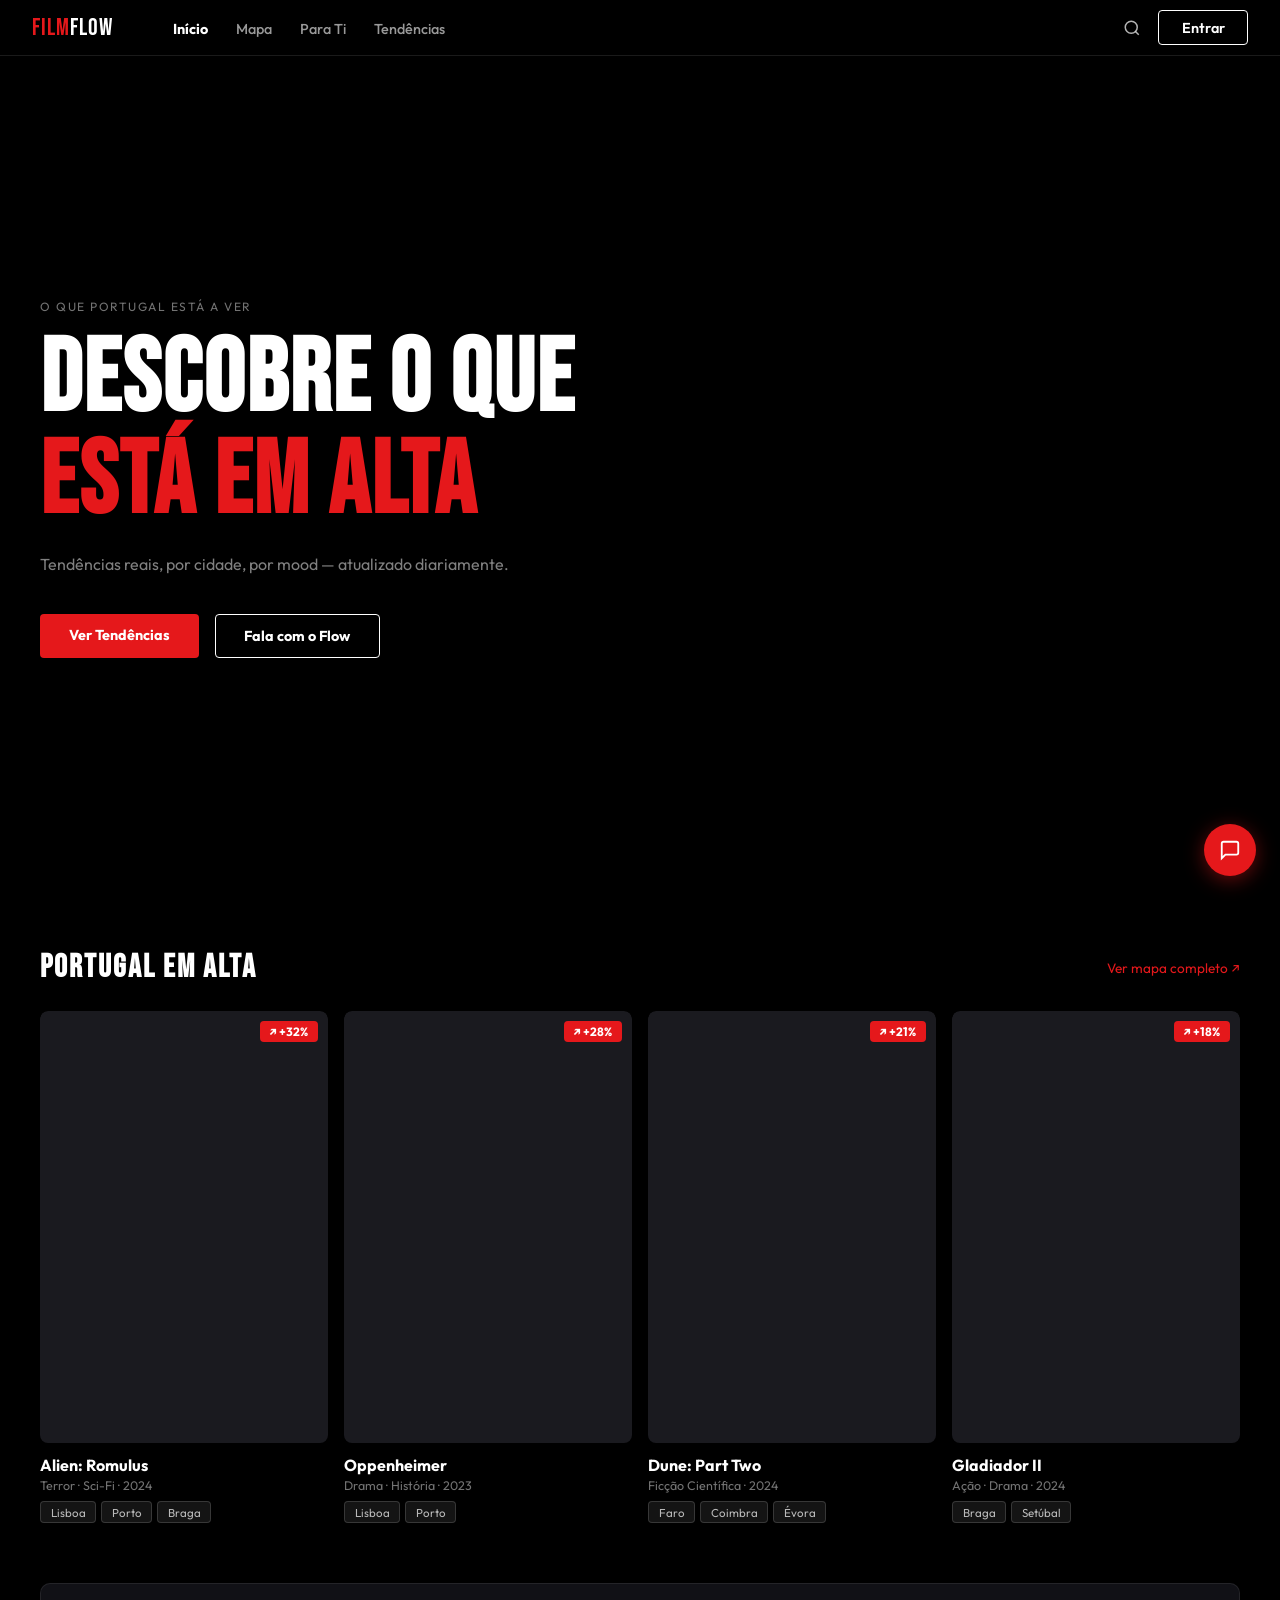
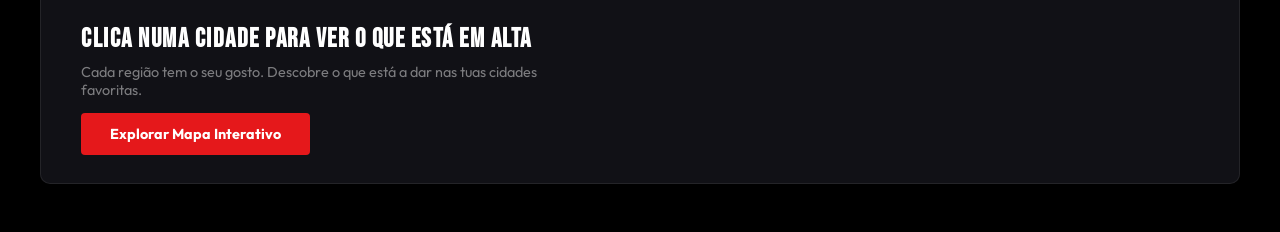
==== commit 9ea72ccf: "add mapa.html - base layout and svg structure" ====
--- a/Frontend/index.html
+++ b/Frontend/index.html
@@ -19,7 +19,20 @@
       <li><a href="recomendacoes.html">Para Ti</a></li>
       <li><a href="tendencias.html">Tendências</a></li>
     </ul>
-    <a href="login.html" class="btn-entrar">Entrar</a>
+    <div class="navbar-spacer"></div>
+    <div class="search-wrap" id="search-wrap">
+      <button class="search-icon-btn" onclick="toggleSearch()" id="search-icon-btn">
+        <svg width="18" height="18" viewBox="0 0 24 24" fill="none" stroke="currentColor" stroke-width="2">
+          <circle cx="11" cy="11" r="8"/><line x1="21" y1="21" x2="16.65" y2="16.65"/>
+        </svg>
+      </button>
+      <div class="search-input-wrap" id="search-input-wrap" style="display:none">
+        <input class="search-input" id="search-input" placeholder="Pesquisar filmes..." autocomplete="off">
+        <button class="search-close" onclick="fecharSearch()">✕</button>
+      </div>
+      <div class="search-results" id="search-results"></div>
+    </div>
+    <a href="login.html" class="btn-entrar" id="btn-entrar">Entrar</a>
   </nav>
 
   <!-- HERO -->
@@ -54,77 +67,99 @@
     <a href="mapa.html" class="btn-primary">Explorar Mapa Interativo</a>
   </div>
 
-  <!-- MODAL TRAILER -->
-  <div class="trailer-overlay" id="trailer-overlay" onclick="fecharTrailer()">
-    <div class="trailer-modal" onclick="event.stopPropagation()">
-      <button class="trailer-close" onclick="fecharTrailer()">✕</button>
-      <div class="trailer-title" id="trailer-title"></div>
-      <div class="trailer-player">
-        <iframe id="trailer-iframe" frameborder="0" allowfullscreen
-          allow="accelerometer; autoplay; clipboard-write; encrypted-media; gyroscope; picture-in-picture">
-        </iframe>
-      </div>
-    </div>
-  </div>
-
   <style>
-    .trailer-overlay {
-      position: fixed;
-      inset: 0;
-      background: rgba(0,0,0,0.85);
-      z-index: 9999;
-      display: none;
+    .navbar-spacer { flex: 1; }
+
+    .search-wrap { position: relative; }
+
+    .search-icon-btn {
+      background: none;
+      border: none;
+      color: rgba(255,255,255,0.7);
+      cursor: pointer;
+      padding: 0.3rem;
+      display: flex;
       align-items: center;
-      justify-content: center;
-      backdrop-filter: blur(6px);
-    }
-    .trailer-overlay.open { display: flex; }
-    .trailer-modal {
+      transition: color 0.2s;
+      margin-right: 0.75rem;
+    }
+    .search-icon-btn:hover { color: #fff; }
+
+    .search-input-wrap {
+      display: flex;
+      align-items: center;
+      gap: 0.5rem;
+      background: rgba(255,255,255,0.06);
+      border: 1px solid rgba(255,255,255,0.15);
+      border-radius: 6px;
+      padding: 0.35rem 0.75rem;
+      margin-right: 0.75rem;
+    }
+
+    .search-input {
+      background: none;
+      border: none;
+      color: #fff;
+      font-family: 'Outfit', sans-serif;
+      font-size: 0.88rem;
+      outline: none;
+      width: 200px;
+    }
+    .search-input::placeholder { color: rgba(255,255,255,0.3); }
+
+    .search-close {
+      background: none;
+      border: none;
+      color: rgba(255,255,255,0.4);
+      cursor: pointer;
+      font-size: 0.9rem;
+      padding: 0;
+      transition: color 0.2s;
+    }
+    .search-close:hover { color: #fff; }
+
+    .search-results {
+      position: absolute;
+      top: calc(100% + 0.75rem);
+      right: 0;
+      width: 320px;
       background: #111116;
       border: 1px solid rgba(255,255,255,0.08);
-      border-radius: 12px;
-      padding: 1.5rem;
-      width: 90%;
-      max-width: 800px;
-      position: relative;
-    }
-    .trailer-close {
-      position: absolute;
-      top: 1rem;
-      right: 1rem;
-      background: rgba(255,255,255,0.08);
-      border: none;
-      color: #fff;
-      width: 32px;
-      height: 32px;
-      border-radius: 50%;
+      border-radius: 10px;
+      overflow: hidden;
+      display: none;
+      box-shadow: 0 12px 40px rgba(0,0,0,0.6);
+      z-index: 200;
+    }
+    .search-results.open { display: block; }
+
+    .search-result-item {
+      display: flex;
+      align-items: center;
+      gap: 0.75rem;
+      padding: 0.75rem 1rem;
       cursor: pointer;
-      font-size: 0.9rem;
-      transition: all 0.2s;
-    }
-    .trailer-close:hover { background: #e5181b; }
-    .trailer-title {
-      font-family: 'Bebas Neue', sans-serif;
-      font-size: 1.5rem;
-      letter-spacing: 2px;
-      color: #fff;
-      margin-bottom: 1rem;
-      padding-right: 2rem;
-    }
-    .trailer-player {
-      position: relative;
-      padding-bottom: 56.25%;
-      height: 0;
-      overflow: hidden;
-      border-radius: 8px;
-    }
-    .trailer-player iframe {
-      position: absolute;
-      top: 0; left: 0;
-      width: 100%;
-      height: 100%;
-      border-radius: 8px;
-    }
+      transition: background 0.2s;
+      border-bottom: 1px solid rgba(255,255,255,0.05);
+    }
+    .search-result-item:last-child { border-bottom: none; }
+    .search-result-item:hover { background: rgba(255,255,255,0.05); }
+
+    .search-result-poster {
+      width: 36px;
+      height: 50px;
+      border-radius: 4px;
+      object-fit: cover;
+      background: #1a1a22;
+      flex-shrink: 0;
+    }
+
+    .search-result-info { flex: 1; min-width: 0; }
+    .search-result-title { font-size: 0.88rem; font-weight: 600; color: #fff; white-space: nowrap; overflow: hidden; text-overflow: ellipsis; }
+    .search-result-meta { font-size: 0.72rem; color: rgba(255,255,255,0.35); margin-top: 2px; }
+
+    .search-loading { padding: 1rem; text-align: center; font-size: 0.82rem; color: rgba(255,255,255,0.3); }
+    .search-empty   { padding: 1rem; text-align: center; font-size: 0.82rem; color: rgba(255,255,255,0.3); }
 
     .mapa-banner {
       margin: 0 2.5rem 3rem;
@@ -158,7 +193,7 @@
     ];
 
     document.getElementById('cards-grid').innerHTML = FILMES.map(f => `
-      <div class="film-card" onclick="abrirTrailer('${f.t}')">
+      <div class="film-card" onclick="abrirFilme('${f.t}')">
         <div class="film-card-poster">
           <span class="film-card-badge">↗ +${f.c}%</span>
         </div>
@@ -173,28 +208,71 @@
 
     setTimeout(() => preencherPosters('.film-card', '.film-card-title'), 500);
 
-    async function abrirTrailer(titulo) {
-      document.getElementById('trailer-title').textContent = titulo;
-      document.getElementById('trailer-iframe').src = '';
-      document.getElementById('trailer-overlay').classList.add('open');
-      const key = await getTrailer(titulo);
-      if (key) {
-        document.getElementById('trailer-iframe').src =
-          `https://www.youtube.com/embed/${key}?autoplay=1`;
-      } else {
-        document.getElementById('trailer-title').textContent = titulo + ' — Trailer não disponível';
+    function toggleChat() {}
+
+    // ── PESQUISA ──────────────────────────────
+    let searchTimeout = null;
+
+    function toggleSearch() {
+      document.getElementById('search-input-wrap').style.display = 'flex';
+      document.getElementById('search-icon-btn').style.display   = 'none';
+      document.getElementById('btn-entrar').style.display        = 'none';
+      document.getElementById('search-input').focus();
+    }
+
+    function fecharSearch() {
+      document.getElementById('search-input-wrap').style.display = 'none';
+      document.getElementById('search-icon-btn').style.display   = 'flex';
+      document.getElementById('btn-entrar').style.display        = 'inline-block';
+      document.getElementById('search-results').classList.remove('open');
+      document.getElementById('search-input').value = '';
+    }
+
+    document.getElementById('search-input').addEventListener('input', function() {
+      clearTimeout(searchTimeout);
+      const q = this.value.trim();
+      const results = document.getElementById('search-results');
+
+      if (!q) { results.classList.remove('open'); return; }
+
+      results.classList.add('open');
+      results.innerHTML = '<div class="search-loading">A pesquisar...</div>';
+
+      searchTimeout = setTimeout(async () => {
+        try {
+          const res  = await fetch(`https://api.themoviedb.org/3/search/movie?api_key=${TMDB_KEY}&query=${encodeURIComponent(q)}&language=pt-PT`);
+          const data = await res.json();
+          const filmes = data.results?.slice(0, 6) || [];
+
+          if (!filmes.length) {
+            results.innerHTML = '<div class="search-empty">Nenhum resultado encontrado.</div>';
+            return;
+          }
+
+          results.innerHTML = filmes.map(f => `
+            <div class="search-result-item" onclick="abrirFilme('${f.title.replace(/'/g, "\\'")}'); fecharSearch();">
+              ${f.poster_path
+                ? `<img src="https://image.tmdb.org/t/p/w92${f.poster_path}" class="search-result-poster" alt="${f.title}">`
+                : `<div class="search-result-poster"></div>`}
+              <div class="search-result-info">
+                <div class="search-result-title">${f.title}</div>
+                <div class="search-result-meta">${f.release_date?.split('-')[0] || ''} · ${f.vote_average?.toFixed(1) || ''}★</div>
+              </div>
+            </div>`).join('');
+
+        } catch {
+          results.innerHTML = '<div class="search-empty">Erro ao pesquisar.</div>';
+        }
+      }, 400);
+    });
+
+    document.addEventListener('click', e => {
+      if (!document.getElementById('search-wrap').contains(e.target)) {
+        fecharSearch();
       }
-    }
-
-    function fecharTrailer() {
-      document.getElementById('trailer-overlay').classList.remove('open');
-      document.getElementById('trailer-iframe').src = '';
-    }
-
-    function toggleChat() {
-      // o widget já está na página
-    }
-
+    });
+
+    // ── NAVBAR SCROLL ─────────────────────────
     window.addEventListener('scroll', () => {
       const sections = ['hero','destaques','mapa'];
       let current = 'hero';
@@ -207,6 +285,7 @@
       });
     });
   </script>
+  <script src="filme-modal.js"></script>
   <script src="chatbot-widget.js"></script>
 
 </body>
